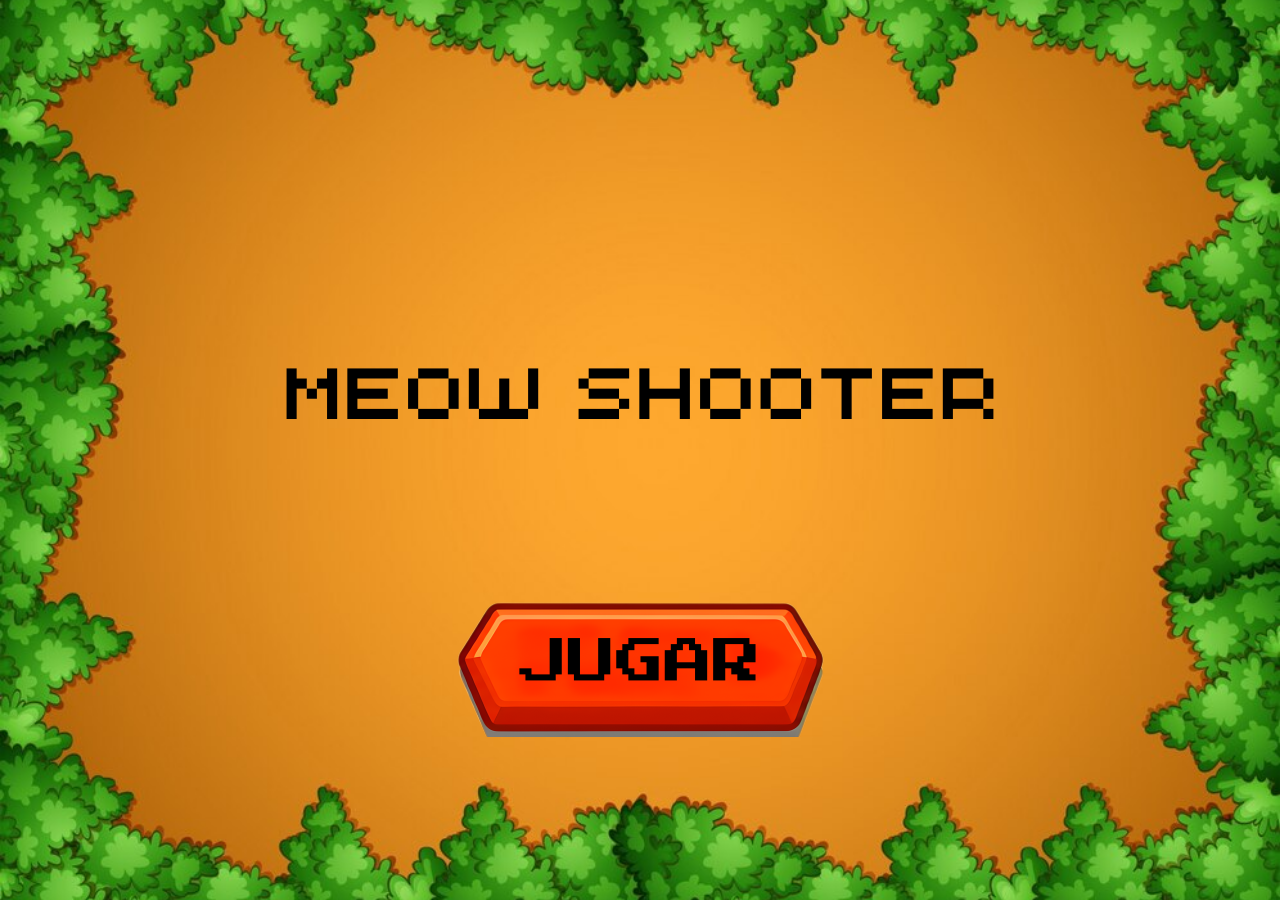
==== index.html @ 4a38c7de "Add files via upload" ====
<!DOCTYPE html>
<html>

    <head>

        <!-- Para detectar tildes -->
        <meta http-equiv="Content-Type" content="text/html; charset=UTF-8" /> 

        <!-- Para que se vea bien en dispositivos móviles -->
        <meta name="viewport" content="width=device-width, initial-scale=1.0" /> 

        <!-- Descripción de la página -->
        <meta name="description" content="Videojuego de David Pedrosa Azor" /> 

        <!-- Lenguaje de la página -->
        <meta lang="es" />

        <!-- Link CSS -->
        <link rel="stylesheet" href="css\index.css" />

        <!-- Titulo de la página-->
        <title>Videojuego</title>

        <script type="text/javascript">

        function reproducirMusica(){
            // Crear el objeto de audio con una URL de música real
            var musicaFondo = new Audio('mp3/musicaFondoMenuInicio.mp3'); // URL de ejemplo
            musicaFondo.loop = true;  // Repetir la música continuamente
            musicaFondo.play();  // Reproducir la música

        }

        function empezarJugar(){
            window.location.href = "escenario.html"; // Redirigir a la página del juego
        }


        </script>       

    </head>

    <body onclick="reproducirMusica()">

        <div id="tituloJuego"></div>
        <div id="btnPlay" onclick="empezarJugar()"></div>

    </body>

</html>
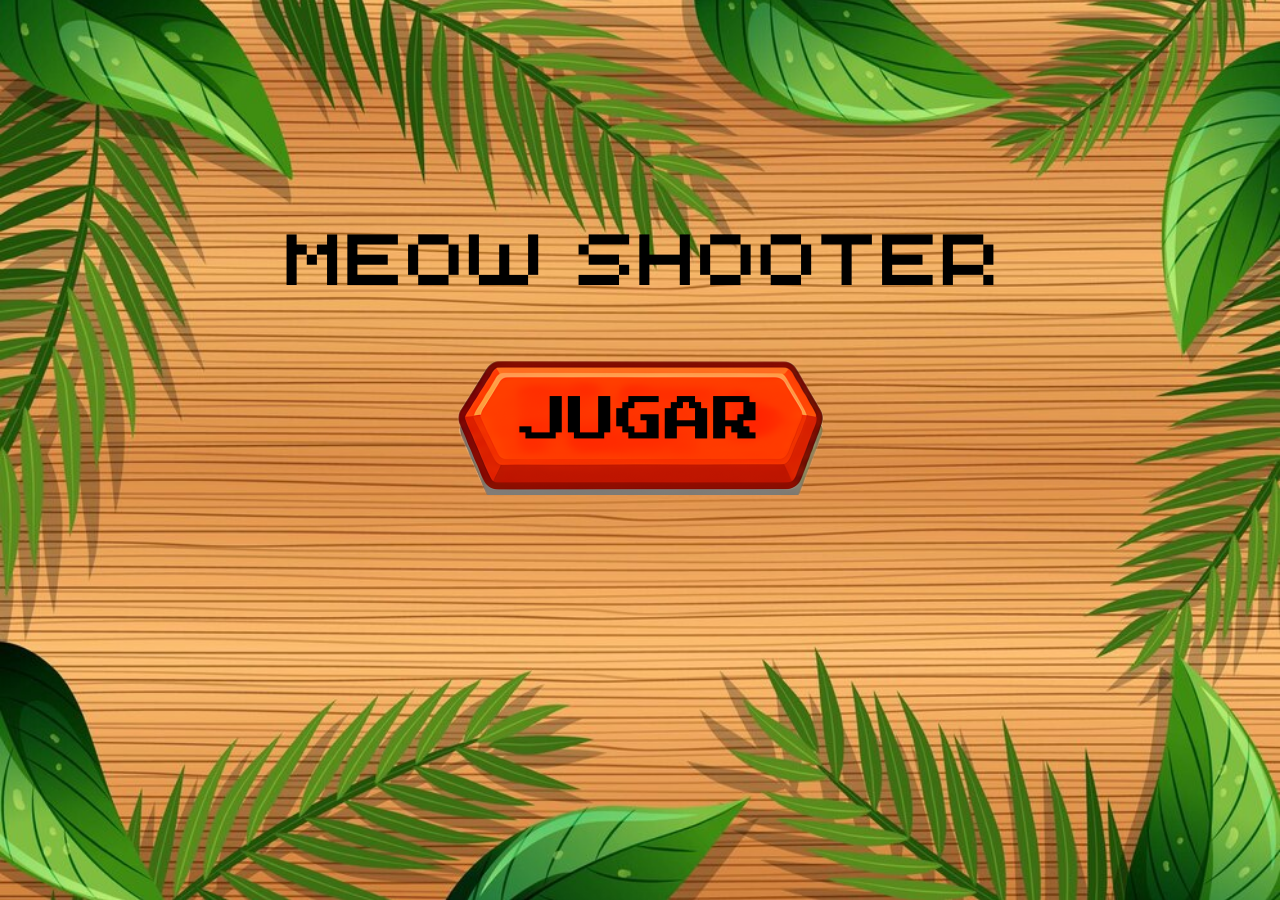
==== commit 48a3b979: "Add files via upload" ====
--- a/index.html
+++ b/index.html
@@ -17,24 +17,47 @@
 
         <!-- Link CSS -->
         <link rel="stylesheet" href="css\index.css" />
+        
+        <link rel="icon" href="img/escenario/gato.webp" type="image/x-icon">
 
         <!-- Titulo de la página-->
-        <title>Videojuego</title>
+        <title>Meow Shooter</title>
 
         <script type="text/javascript">
 
+        let musicaIniciada = false; // Variable de control
+
         function reproducirMusica(){
-            // Crear el objeto de audio con una URL de música real
-            var musicaFondo = new Audio('mp3/musicaFondoMenuInicio.mp3'); // URL de ejemplo
-            musicaFondo.loop = true;  // Repetir la música continuamente
-            musicaFondo.play();  // Reproducir la música
 
+            let musicaFondo;
+
+            if ((musicaIniciada) == false) { // Solo iniciar si no ha comenzado
+                musicaFondo = new Audio('mp3/musicaFondoMenuInicio.mp3');
+                musicaFondo.play();
+                musicaFondo.loop = true
+                musicaFondo.volume = 0.3;  // Reducir volumen al 30%
+                musicaIniciada = true; // Marcar que la música ya comenzó
+            }
         }
 
         function empezarJugar(){
-            window.location.href = "escenario.html"; // Redirigir a la página del juego
+
+            document.getElementById("btnPlay").style.display = "none";
+
+            document.getElementById("padreIslas").style.display = "flex";
+            document.getElementById("padreTextosIslas").style.display = "flex";
         }
 
+        function empezarJugarFacil(){
+
+            window.location.href = "escenarioFacil.html";
+        }
+
+        function empezarJugarDificil(){
+
+            window.location.href = "escenarioDificil.html";
+
+        }
 
         </script>       
 
@@ -45,6 +68,16 @@
         <div id="tituloJuego"></div>
         <div id="btnPlay" onclick="empezarJugar()"></div>
 
+        <div id="padreTextosIslas">
+            <div id="textoIslaFacil"></div>
+            <div id="textoIslaDificil"></div>
+        </div>
+
+        <div id="padreIslas">
+            <div id="islaFacil" onclick="empezarJugarFacil()"></div>
+            <div id="islaDificil" onclick="empezarJugarDificil()"></div>
+        </div>
+
     </body>
 
 </html>
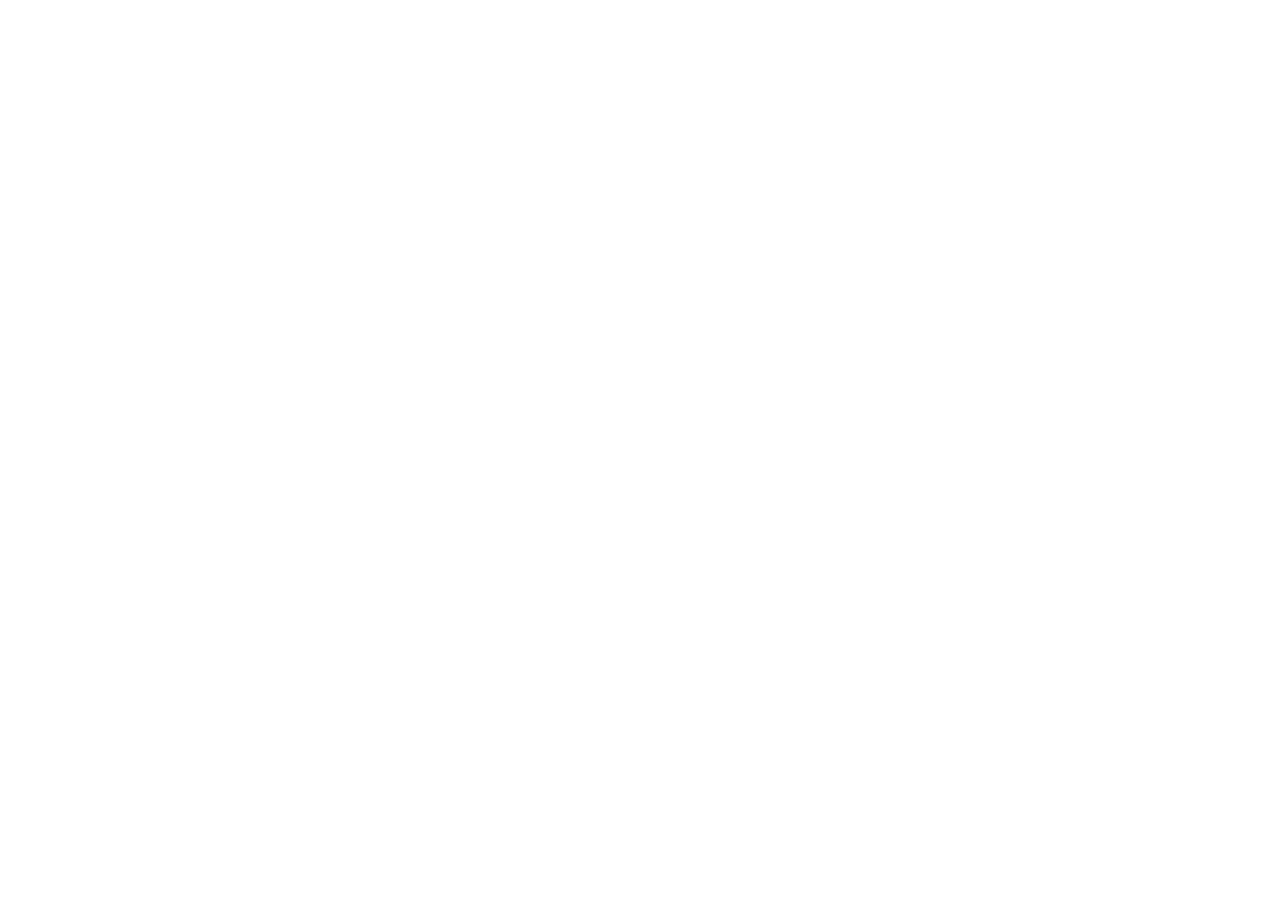
==== commit 15616f07: "Add files via upload" ====
--- a/index.html
+++ b/index.html
@@ -25,47 +25,91 @@
 
         <script type="text/javascript">
 
-        let musicaIniciada = false; // Variable de control
+        let musicaIniciada = false; // Variable global de control
 
         function reproducirMusica(){
-
             let musicaFondo;
 
             if ((musicaIniciada) == false) { // Solo iniciar si no ha comenzado
                 musicaFondo = new Audio('mp3/musicaFondoMenuInicio.mp3');
                 musicaFondo.play();
-                musicaFondo.loop = true
-                musicaFondo.volume = 0.3;  // Reducir volumen al 30%
+                musicaFondo.loop = true;
+                musicaFondo.volume = 0.1;  // Reducir volumen al 10% para música de fondo
                 musicaIniciada = true; // Marcar que la música ya comenzó
             }
         }
 
-        function empezarJugar(){
+        function empezarJugar() {
+            // Reproducir el sonido de la animación del botón
+            new Audio('mp3/wooshbotonJugarmp3.mp3').play();
 
-            document.getElementById("btnPlay").style.display = "none";
+            // Primero, oscurecemos la pantalla
+            document.getElementById('fondoOscuro').classList.add('cargarPantalla');
 
-            document.getElementById("padreIslas").style.display = "flex";
-            document.getElementById("padreTextosIslas").style.display = "flex";
+            // Añadir la animación para hacer subir el botón de play
+            document.getElementById("btnPlay").classList.add("subirBoton");
+
+            // Después de que termine la animación, cambiamos el fondo y mostramos el resto
+            setTimeout(() => {
+                // Cambiar el fondo al fondo del juego
+                document.body.style.backgroundImage = "url('img/fondoNubesDos.png')";
+                
+                // Ocultar el botón de Play
+                document.getElementById("btnPlay").style.display = "none";
+                
+                // Mostrar los elementos del juego
+                document.getElementById("padreIslas").style.display = "flex";
+                document.getElementById("padreTextosIslas").style.display = "flex";
+                
+                // Agregar la animación flotante a las islas
+                document.getElementById("islaFacil").classList.add("flotarIsla");
+                document.getElementById("islaDificil").classList.add("flotarIsla");
+
+                // Eliminar el fondo oscuro después de la animación
+                document.getElementById('fondoOscuro').classList.remove('cargarPantalla');
+            }, 1600); // Tiempo que debe durar la animación (1.6 segundos)
         }
 
-        function empezarJugarFacil(){
+        function empezarJugarFacil() {
 
-            window.location.href = "escenarioFacil.html";
+            new Audio('mp3/confirmacionEntradaIsla.mp3').play();
+
+            // Agregar la clase de animación a la isla fácil
+            document.getElementById("islaFacil").classList.add("entrarIsla");
+            
+            // Después de la animación, redirigir
+            setTimeout(() => {
+                window.location.href = "escenarioFacil.html";
+            }, 1080); // Tiempo de la animación
         }
 
-        function empezarJugarDificil(){
+        function empezarJugarDificil() {
 
-            window.location.href = "escenarioDificil.html";
+            new Audio('mp3/confirmacionEntradaIsla.mp3').play();
 
+            // Agregar la clase de animación a la isla difícil
+            document.getElementById("islaDificil").classList.add("entrarIsla");
+            
+            // Después de la animación, redirigir
+            setTimeout(() => {
+                window.location.href = "escenarioDificil.html";
+            }, 1080); // Tiempo de la animación
         }
 
+        function reproducirHover() {
+            new Audio('mp3/hoverIsla.mp3').play();
+        }
+        
         </script>       
 
     </head>
 
     <body onclick="reproducirMusica()">
 
-        <div id="tituloJuego"></div>
+        <!-- Fondo oscuro -->
+        <div id="fondoOscuro"></div>
+        
+        <!-- <div id="tituloJuego"></div> -->
         <div id="btnPlay" onclick="empezarJugar()"></div>
 
         <div id="padreTextosIslas">
@@ -74,8 +118,8 @@
         </div>
 
         <div id="padreIslas">
-            <div id="islaFacil" onclick="empezarJugarFacil()"></div>
-            <div id="islaDificil" onclick="empezarJugarDificil()"></div>
+            <div id="islaFacil" onclick="empezarJugarFacil()" onmouseover="reproducirHover()"></div>
+            <div id="islaDificil" onclick="empezarJugarDificil()" onmouseover="reproducirHover()"></div>
         </div>
 
     </body>
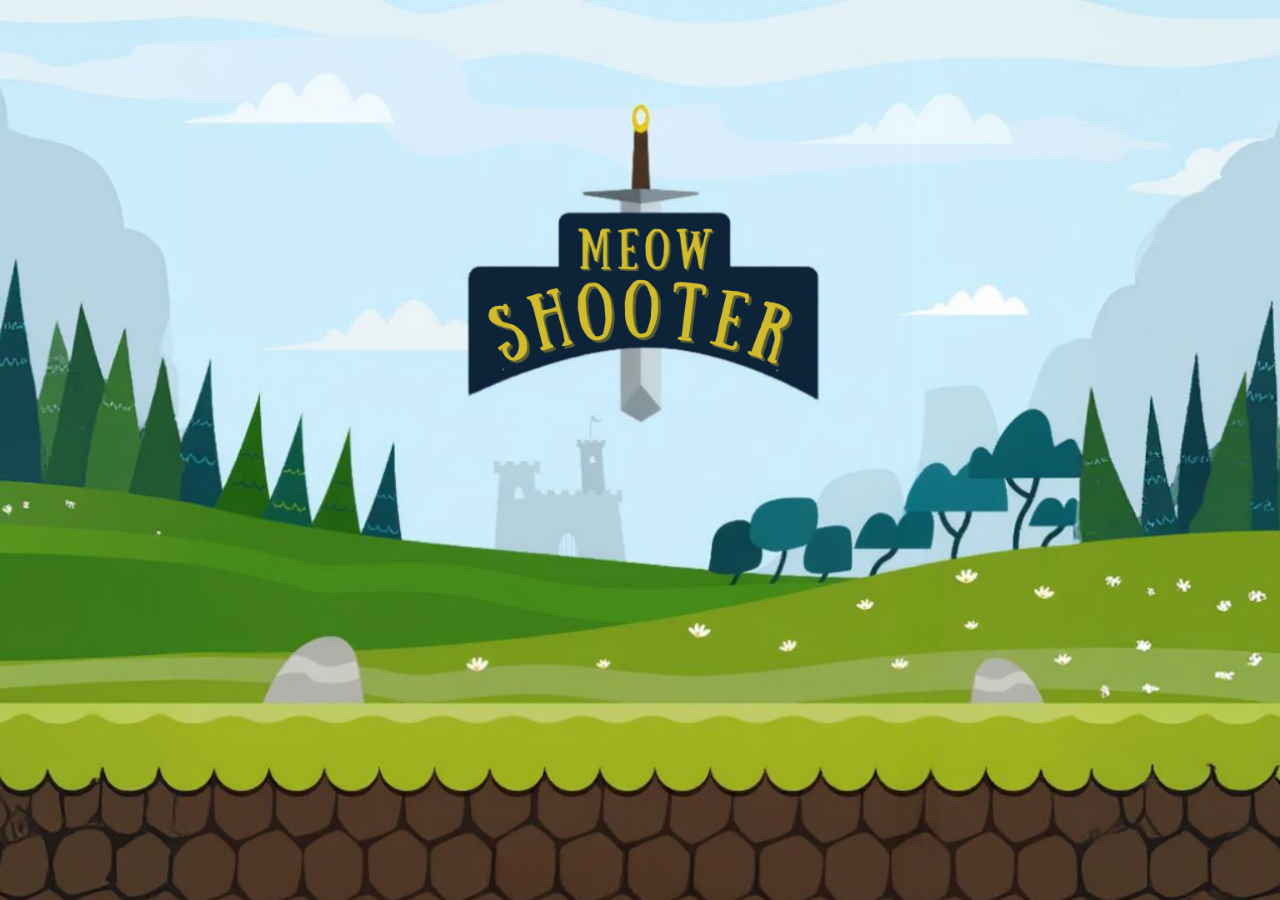
==== commit af9dbcbf: "Update index.html" ====
--- a/index.html
+++ b/index.html
@@ -20,7 +20,7 @@
         
         <link rel="icon" href="img/escenario/gato.webp" type="image/x-icon">
 
-        <!-- Titulo de la página-->
+        <!-- Titulo de la página -->
         <title>Meow Shooter</title>
 
         <script type="text/javascript">
@@ -124,4 +124,4 @@
 
     </body>
 
-</html>+</html>
